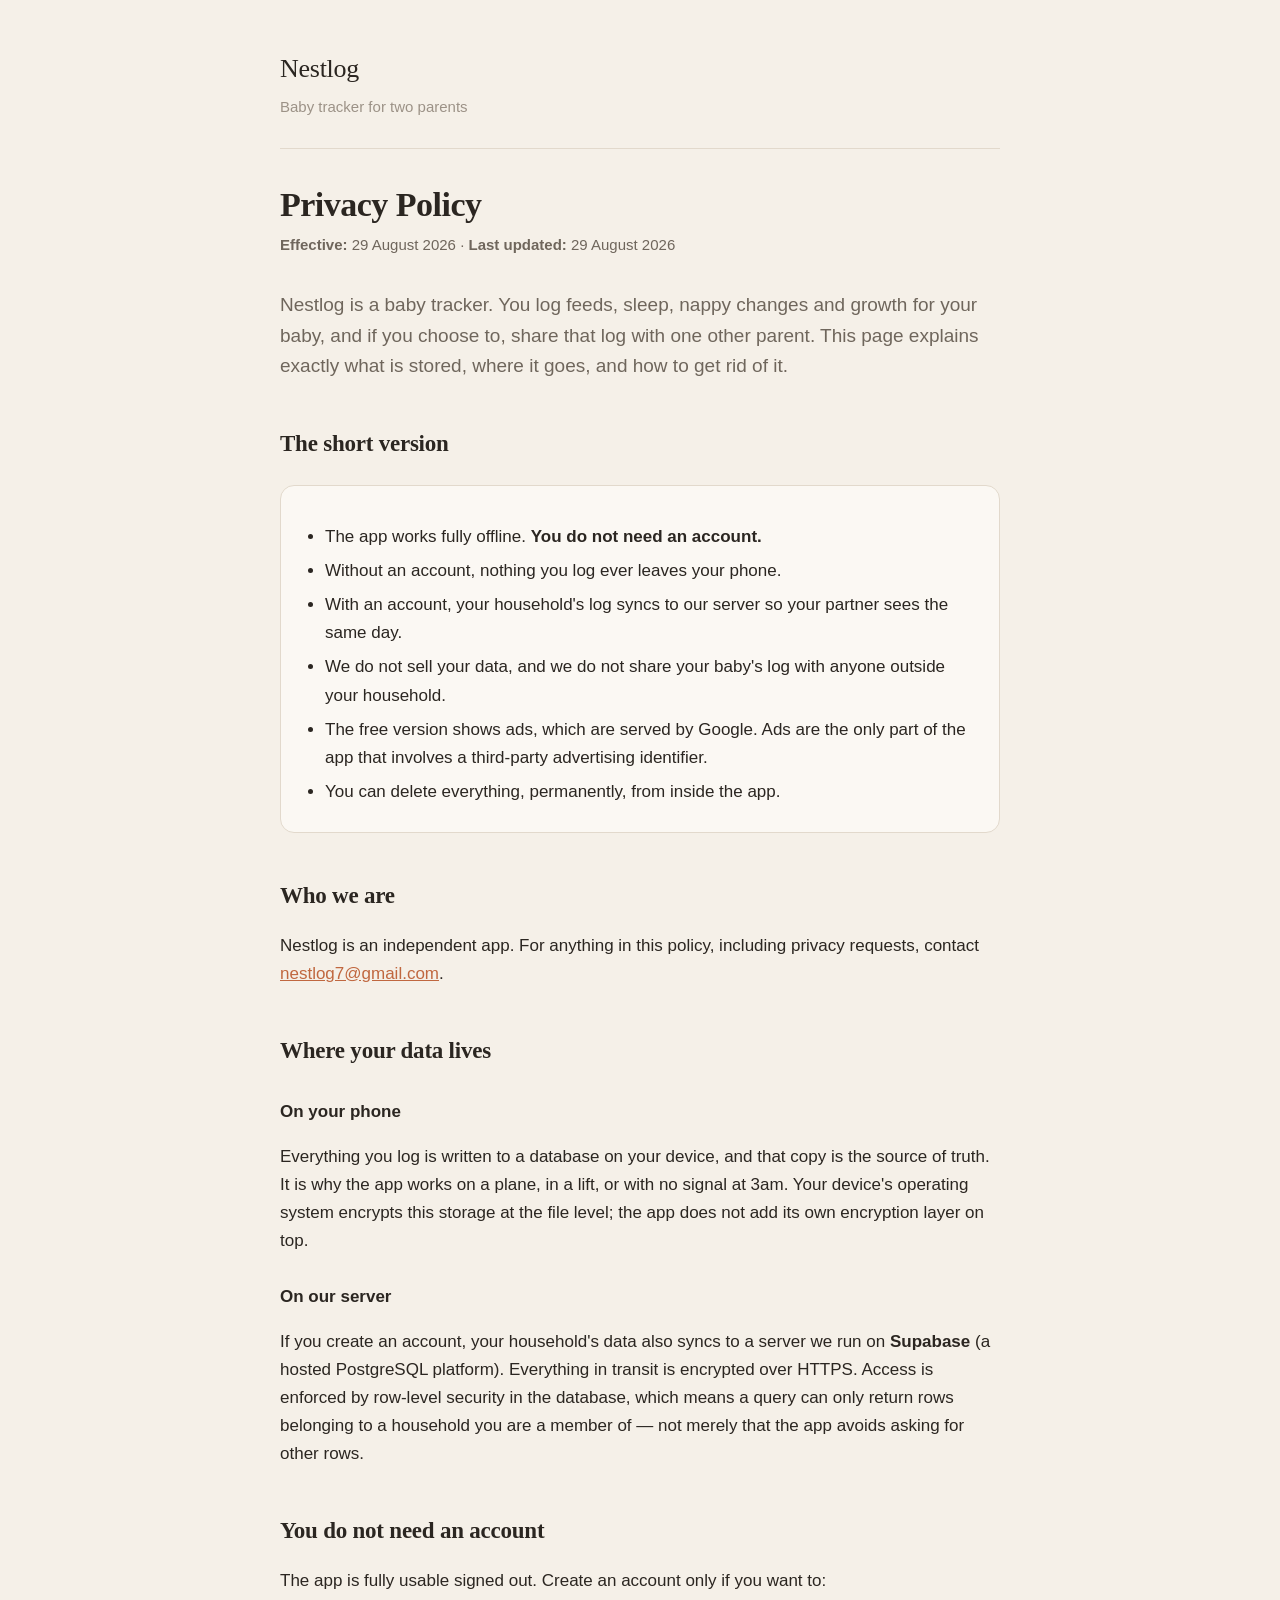
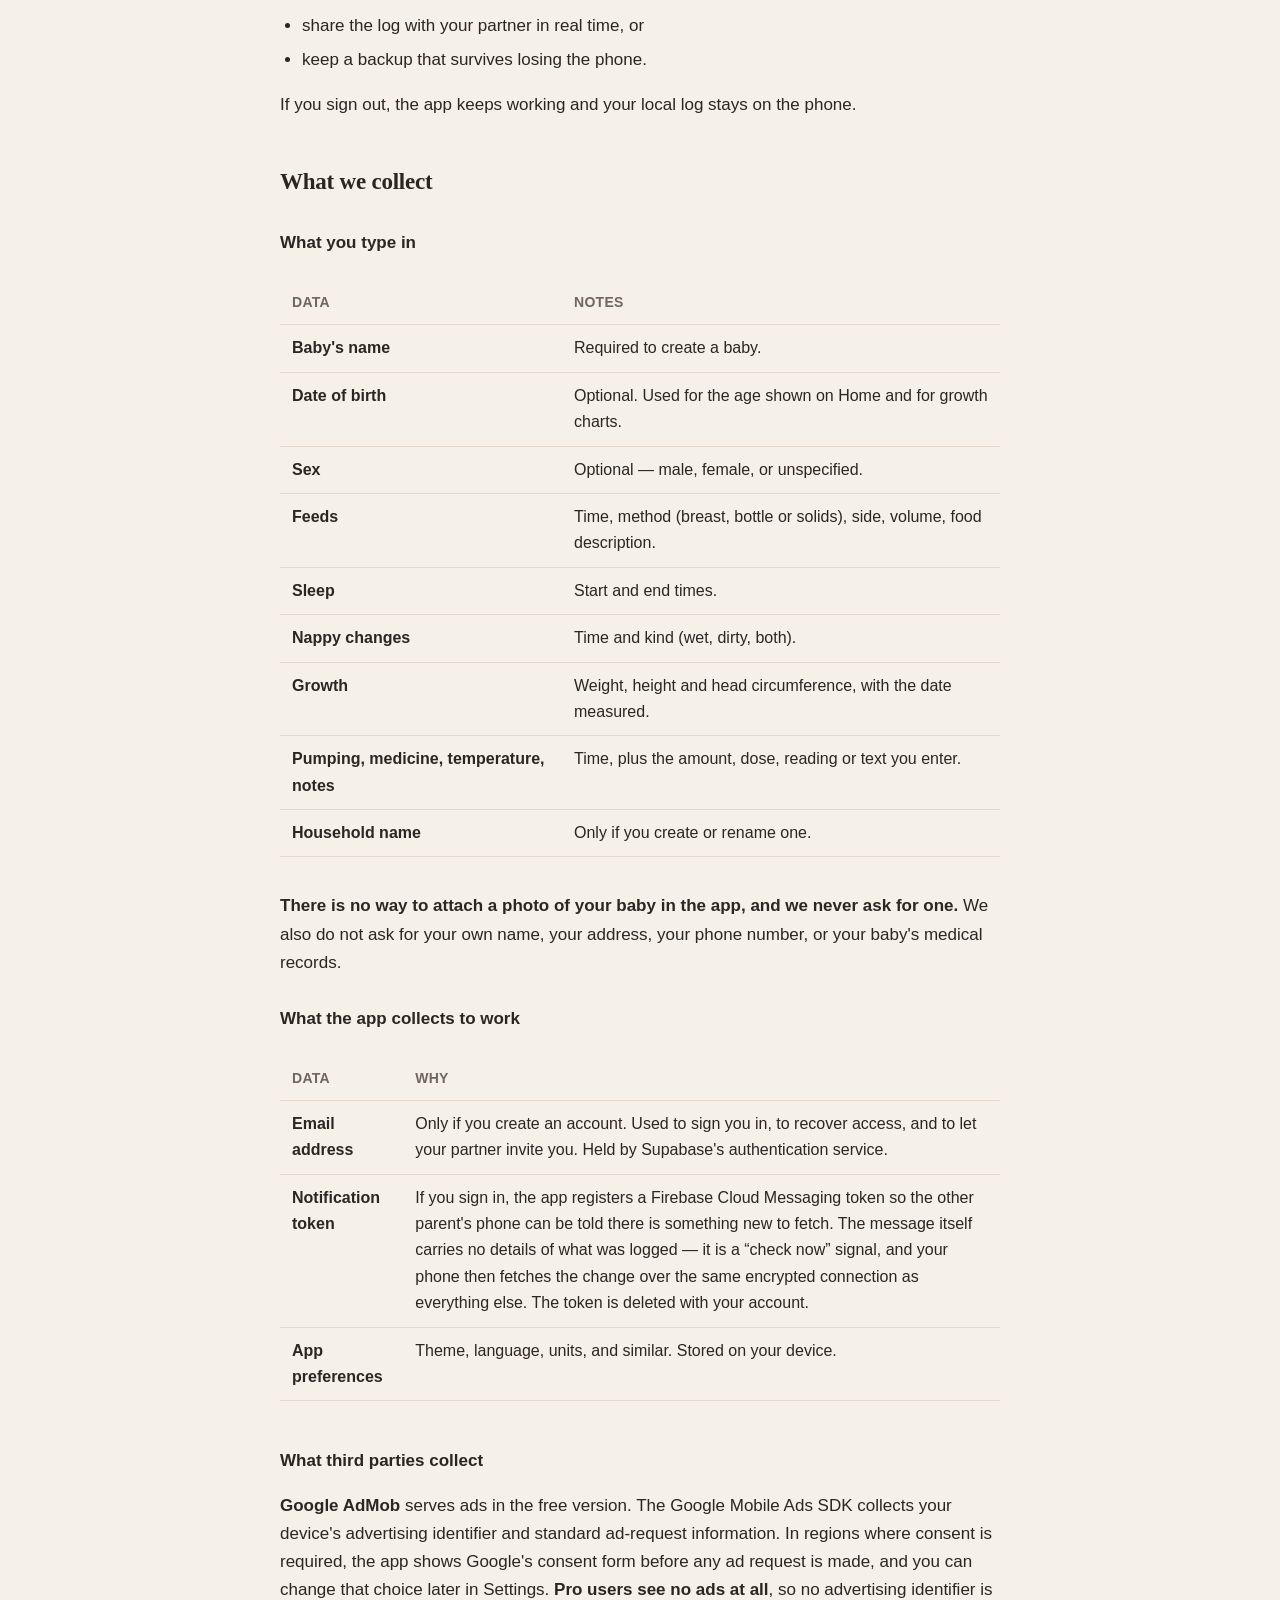
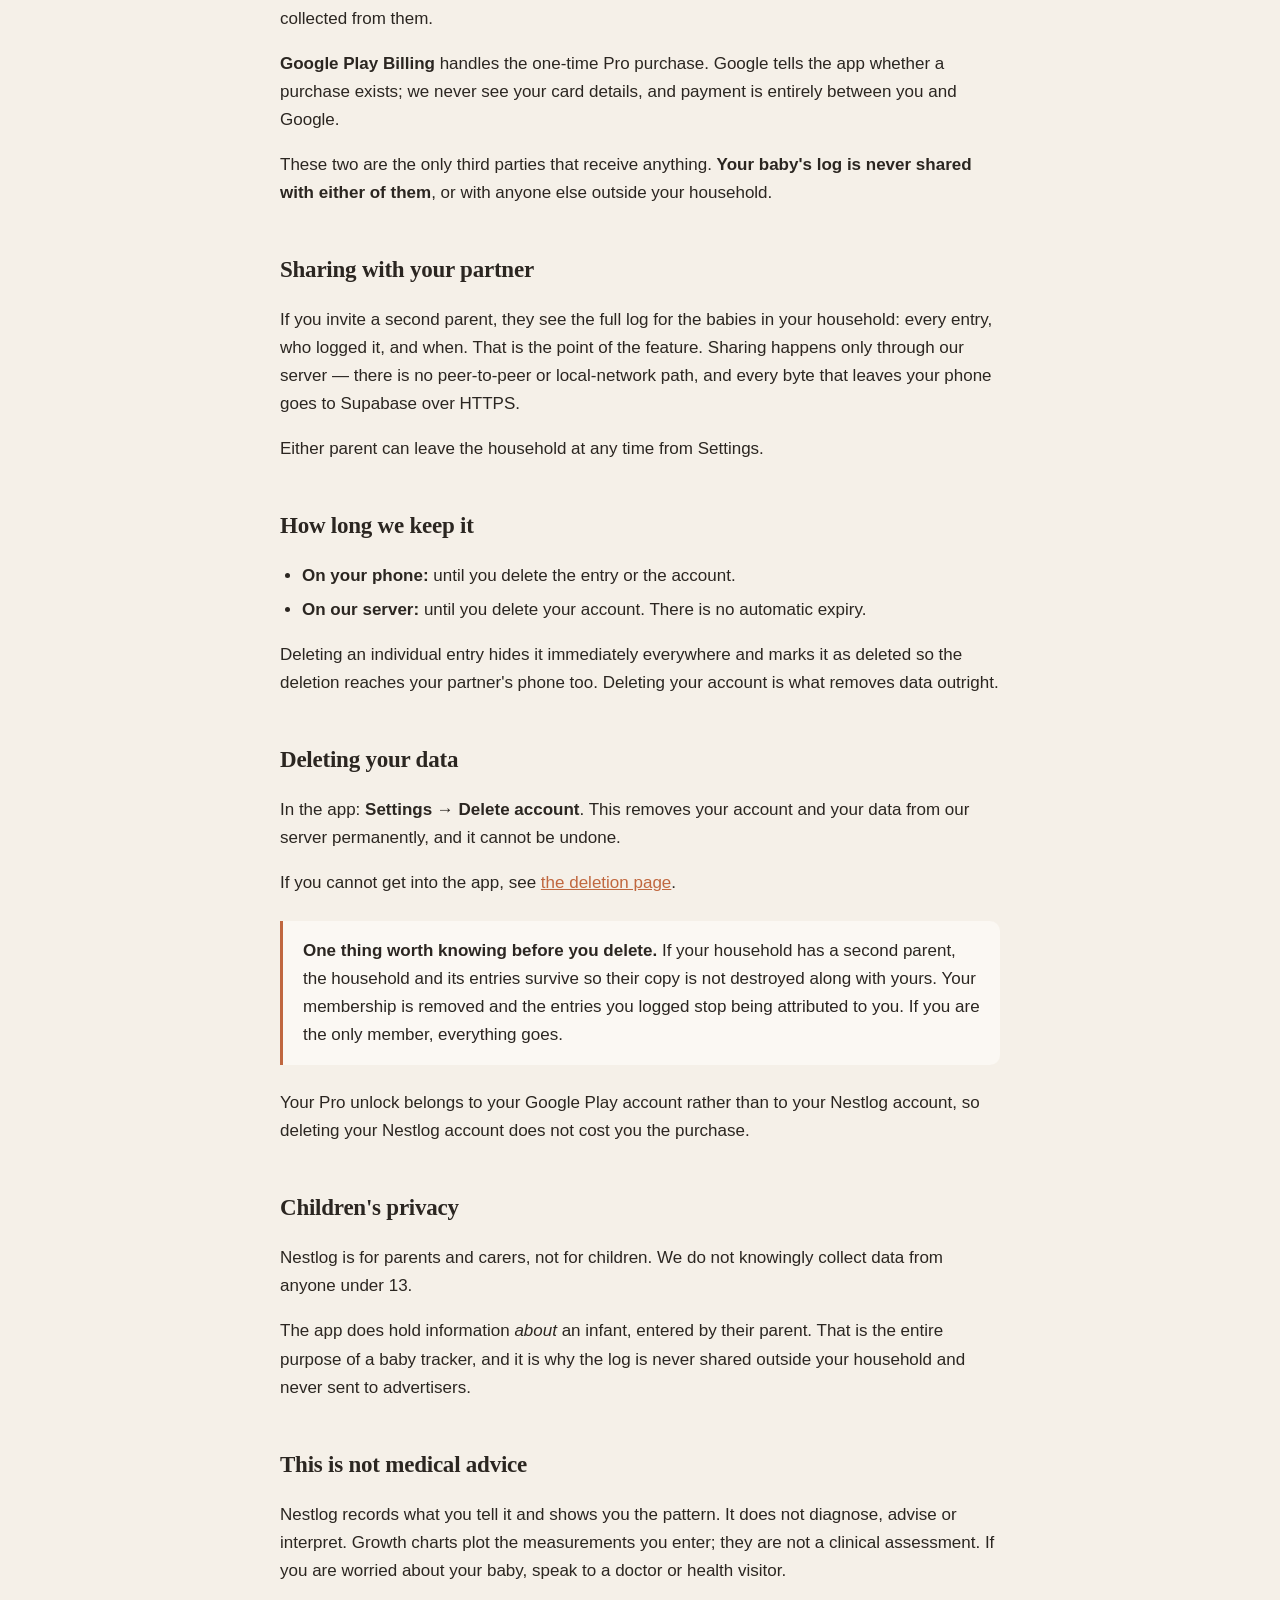
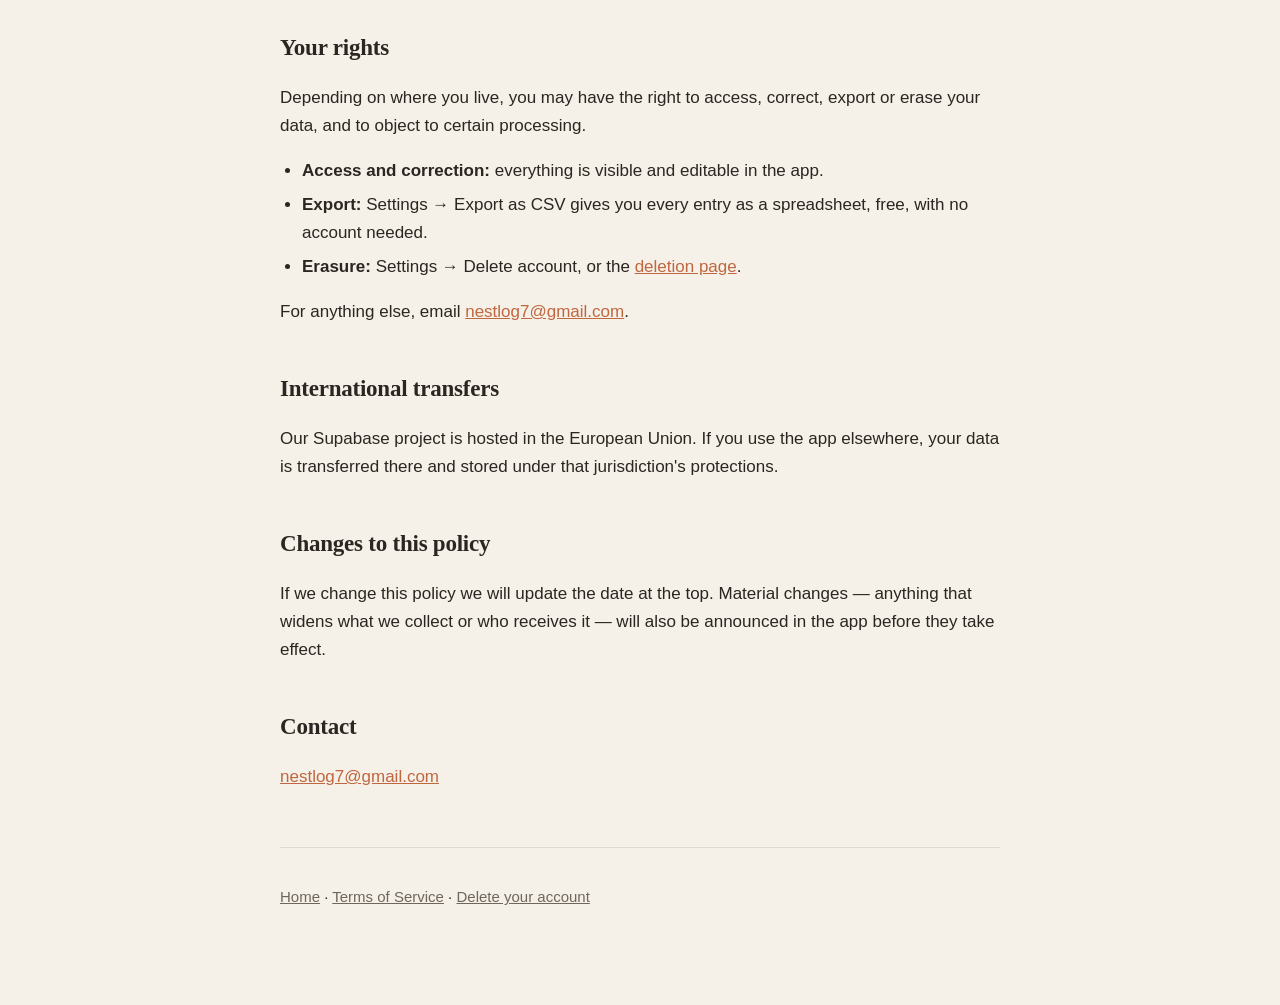
==== privacy.html @ 00dbd0c0 "add privacy policy, terms and account deletion pages Published for the Nestlog Play listing. Contact" ====
<!doctype html>
<html lang="en">
<head>
<meta charset="utf-8">
<meta name="viewport" content="width=device-width, initial-scale=1">
<title>Privacy Policy — Nestlog</title>
<link rel="stylesheet" href="style.css">
</head>
<body>
<div class="wrap">

<header class="site">
  <a class="brand" href="./">Nestlog</a>
  <div class="tag">Baby tracker for two parents</div>
</header>

<h1>Privacy Policy</h1>
<p class="dates"><strong>Effective:</strong> 29 August 2026 &middot; <strong>Last updated:</strong> 29 August 2026</p>

<p class="lede">Nestlog is a baby tracker. You log feeds, sleep, nappy changes and growth for your baby, and if you choose to, share that log with one other parent. This page explains exactly what is stored, where it goes, and how to get rid of it.</p>

<h2>The short version</h2>

<div class="card">
<ul>
  <li>The app works fully offline. <strong>You do not need an account.</strong></li>
  <li>Without an account, nothing you log ever leaves your phone.</li>
  <li>With an account, your household's log syncs to our server so your partner sees the same day.</li>
  <li>We do not sell your data, and we do not share your baby's log with anyone outside your household.</li>
  <li>The free version shows ads, which are served by Google. Ads are the only part of the app that involves a third-party advertising identifier.</li>
  <li>You can delete everything, permanently, from inside the app.</li>
</ul>
</div>

<h2>Who we are</h2>

<p>Nestlog is an independent app. For anything in this policy, including privacy requests, contact <a href="mailto:nestlog7@gmail.com">nestlog7@gmail.com</a>.</p>

<h2>Where your data lives</h2>

<h3>On your phone</h3>

<p>Everything you log is written to a database on your device, and that copy is the source of truth. It is why the app works on a plane, in a lift, or with no signal at 3am. Your device's operating system encrypts this storage at the file level; the app does not add its own encryption layer on top.</p>

<h3>On our server</h3>

<p>If you create an account, your household's data also syncs to a server we run on <strong>Supabase</strong> (a hosted PostgreSQL platform). Everything in transit is encrypted over HTTPS. Access is enforced by row-level security in the database, which means a query can only return rows belonging to a household you are a member of &mdash; not merely that the app avoids asking for other rows.</p>

<h2>You do not need an account</h2>

<p>The app is fully usable signed out. Create an account only if you want to:</p>

<ul>
  <li>share the log with your partner in real time, or</li>
  <li>keep a backup that survives losing the phone.</li>
</ul>

<p>If you sign out, the app keeps working and your local log stays on the phone.</p>

<h2>What we collect</h2>

<h3>What you type in</h3>

<div class="table-scroll">
<table>
  <tr><th>Data</th><th>Notes</th></tr>
  <tr><td><strong>Baby's name</strong></td><td>Required to create a baby.</td></tr>
  <tr><td><strong>Date of birth</strong></td><td>Optional. Used for the age shown on Home and for growth charts.</td></tr>
  <tr><td><strong>Sex</strong></td><td>Optional &mdash; male, female, or unspecified.</td></tr>
  <tr><td><strong>Feeds</strong></td><td>Time, method (breast, bottle or solids), side, volume, food description.</td></tr>
  <tr><td><strong>Sleep</strong></td><td>Start and end times.</td></tr>
  <tr><td><strong>Nappy changes</strong></td><td>Time and kind (wet, dirty, both).</td></tr>
  <tr><td><strong>Growth</strong></td><td>Weight, height and head circumference, with the date measured.</td></tr>
  <tr><td><strong>Pumping, medicine, temperature, notes</strong></td><td>Time, plus the amount, dose, reading or text you enter.</td></tr>
  <tr><td><strong>Household name</strong></td><td>Only if you create or rename one.</td></tr>
</table>
</div>

<p><strong>There is no way to attach a photo of your baby in the app, and we never ask for one.</strong> We also do not ask for your own name, your address, your phone number, or your baby's medical records.</p>

<h3>What the app collects to work</h3>

<div class="table-scroll">
<table>
  <tr><th>Data</th><th>Why</th></tr>
  <tr><td><strong>Email address</strong></td><td>Only if you create an account. Used to sign you in, to recover access, and to let your partner invite you. Held by Supabase's authentication service.</td></tr>
  <tr><td><strong>Notification token</strong></td><td>If you sign in, the app registers a Firebase Cloud Messaging token so the other parent's phone can be told there is something new to fetch. The message itself carries no details of what was logged &mdash; it is a &ldquo;check now&rdquo; signal, and your phone then fetches the change over the same encrypted connection as everything else. The token is deleted with your account.</td></tr>
  <tr><td><strong>App preferences</strong></td><td>Theme, language, units, and similar. Stored on your device.</td></tr>
</table>
</div>

<h3>What third parties collect</h3>

<p><strong>Google AdMob</strong> serves ads in the free version. The Google Mobile Ads SDK collects your device's advertising identifier and standard ad-request information. In regions where consent is required, the app shows Google's consent form before any ad request is made, and you can change that choice later in Settings. <strong>Pro users see no ads at all</strong>, so no advertising identifier is collected from them.</p>

<p><strong>Google Play Billing</strong> handles the one-time Pro purchase. Google tells the app whether a purchase exists; we never see your card details, and payment is entirely between you and Google.</p>

<p>These two are the only third parties that receive anything. <strong>Your baby's log is never shared with either of them</strong>, or with anyone else outside your household.</p>

<h2>Sharing with your partner</h2>

<p>If you invite a second parent, they see the full log for the babies in your household: every entry, who logged it, and when. That is the point of the feature. Sharing happens only through our server &mdash; there is no peer-to-peer or local-network path, and every byte that leaves your phone goes to Supabase over HTTPS.</p>

<p>Either parent can leave the household at any time from Settings.</p>

<h2>How long we keep it</h2>

<ul>
  <li><strong>On your phone:</strong> until you delete the entry or the account.</li>
  <li><strong>On our server:</strong> until you delete your account. There is no automatic expiry.</li>
</ul>

<p>Deleting an individual entry hides it immediately everywhere and marks it as deleted so the deletion reaches your partner's phone too. Deleting your account is what removes data outright.</p>

<h2>Deleting your data</h2>

<p>In the app: <strong>Settings &rarr; Delete account</strong>. This removes your account and your data from our server permanently, and it cannot be undone.</p>

<p>If you cannot get into the app, see <a href="delete-account.html">the deletion page</a>.</p>

<div class="callout">
<p><strong>One thing worth knowing before you delete.</strong> If your household has a second parent, the household and its entries survive so their copy is not destroyed along with yours. Your membership is removed and the entries you logged stop being attributed to you. If you are the only member, everything goes.</p>
</div>

<p>Your Pro unlock belongs to your Google Play account rather than to your Nestlog account, so deleting your Nestlog account does not cost you the purchase.</p>

<h2>Children's privacy</h2>

<p>Nestlog is for parents and carers, not for children. We do not knowingly collect data from anyone under 13.</p>

<p>The app does hold information <em>about</em> an infant, entered by their parent. That is the entire purpose of a baby tracker, and it is why the log is never shared outside your household and never sent to advertisers.</p>

<h2>This is not medical advice</h2>

<p>Nestlog records what you tell it and shows you the pattern. It does not diagnose, advise or interpret. Growth charts plot the measurements you enter; they are not a clinical assessment. If you are worried about your baby, speak to a doctor or health visitor.</p>

<h2>Your rights</h2>

<p>Depending on where you live, you may have the right to access, correct, export or erase your data, and to object to certain processing.</p>

<ul>
  <li><strong>Access and correction:</strong> everything is visible and editable in the app.</li>
  <li><strong>Export:</strong> Settings &rarr; Export as CSV gives you every entry as a spreadsheet, free, with no account needed.</li>
  <li><strong>Erasure:</strong> Settings &rarr; Delete account, or the <a href="delete-account.html">deletion page</a>.</li>
</ul>

<p>For anything else, email <a href="mailto:nestlog7@gmail.com">nestlog7@gmail.com</a>.</p>

<h2>International transfers</h2>

<p>Our Supabase project is hosted in the European Union. If you use the app elsewhere, your data is transferred there and stored under that jurisdiction's protections.</p>

<h2>Changes to this policy</h2>

<p>If we change this policy we will update the date at the top. Material changes &mdash; anything that widens what we collect or who receives it &mdash; will also be announced in the app before they take effect.</p>

<h2>Contact</h2>

<p><a href="mailto:nestlog7@gmail.com">nestlog7@gmail.com</a></p>

<footer class="site">
  <p><a href="./">Home</a> &middot; <a href="terms.html">Terms of Service</a> &middot; <a href="delete-account.html">Delete your account</a></p>
</footer>

</div>
</body>
</html>
---- style.css ----
/* Nestlog legal pages.
   Palette follows the app: paper ground, amber accent, ink text. */

:root {
  --paper: #f5f0e8;
  --card: #fbf8f3;
  --ink: #2b2621;
  --muted: #6f665c;
  --faint: #9c9287;
  --amber: #c0673f;
  --hairline: #e2d9cc;
  --sleep: #5c6b8a;
}

@media (prefers-color-scheme: dark) {
  :root {
    --paper: #14110e;
    --card: #1c1815;
    --ink: #ece3d6;
    --muted: #a89b8b;
    --faint: #7d7264;
    --amber: #d98a5e;
    --hairline: #2e2822;
    --sleep: #8fa0c0;
  }
}

* { box-sizing: border-box; }

body {
  margin: 0;
  padding: 0 20px 80px;
  background: var(--paper);
  color: var(--ink);
  font: 17px/1.65 -apple-system, BlinkMacSystemFont, "Segoe UI", Roboto, Helvetica, Arial, sans-serif;
  -webkit-text-size-adjust: 100%;
}

.wrap { max-width: 720px; margin: 0 auto; }

header.site {
  padding: 48px 0 28px;
  border-bottom: 1px solid var(--hairline);
  margin-bottom: 36px;
}

header.site a.brand {
  font-family: Georgia, "Times New Roman", serif;
  font-size: 26px;
  color: var(--ink);
  text-decoration: none;
  letter-spacing: -0.01em;
}

header.site .tag { color: var(--faint); font-size: 15px; margin-top: 4px; }

h1 {
  font-family: Georgia, "Times New Roman", serif;
  font-size: 34px;
  line-height: 1.2;
  letter-spacing: -0.015em;
  margin: 0 0 8px;
}

h2 {
  font-family: Georgia, "Times New Roman", serif;
  font-size: 23px;
  margin: 44px 0 10px;
  letter-spacing: -0.01em;
}

h3 { font-size: 17px; margin: 28px 0 6px; }

p, li { color: var(--ink); }
li { margin-bottom: 6px; }
ul { padding-left: 22px; }

a { color: var(--amber); }
a:hover { text-decoration: none; }

.dates {
  color: var(--muted);
  font-size: 15px;
  margin: 0 0 32px;
}

.lede {
  font-size: 19px;
  line-height: 1.6;
  color: var(--muted);
  margin: 0 0 28px;
}

.card {
  background: var(--card);
  border: 1px solid var(--hairline);
  border-radius: 14px;
  padding: 20px 22px;
  margin: 22px 0;
}

.card h3 { margin-top: 0; }
.card p:last-child, .card ul:last-child { margin-bottom: 0; }

.callout {
  border-left: 3px solid var(--amber);
  background: var(--card);
  border-radius: 0 10px 10px 0;
  padding: 16px 20px;
  margin: 24px 0;
}

.callout p:first-child { margin-top: 0; }
.callout p:last-child { margin-bottom: 0; }

table {
  width: 100%;
  border-collapse: collapse;
  margin: 18px 0;
  font-size: 16px;
}

th, td {
  text-align: left;
  padding: 10px 12px;
  border-bottom: 1px solid var(--hairline);
  vertical-align: top;
}

th { color: var(--muted); font-weight: 600; font-size: 14px; letter-spacing: 0.02em; text-transform: uppercase; }

.table-scroll { overflow-x: auto; }

.nav-cards { display: grid; gap: 14px; margin: 28px 0; }

a.nav-card {
  display: block;
  background: var(--card);
  border: 1px solid var(--hairline);
  border-radius: 14px;
  padding: 18px 20px;
  text-decoration: none;
  color: var(--ink);
}

a.nav-card:hover { border-color: var(--amber); }
a.nav-card strong { display: block; font-size: 18px; margin-bottom: 3px; }
a.nav-card span { color: var(--muted); font-size: 15px; }

footer.site {
  margin-top: 56px;
  padding-top: 22px;
  border-top: 1px solid var(--hairline);
  color: var(--faint);
  font-size: 15px;
}

footer.site a { color: var(--muted); }

code {
  background: var(--card);
  border: 1px solid var(--hairline);
  border-radius: 5px;
  padding: 1px 6px;
  font-size: 15px;
}

@media (max-width: 520px) {
  body { font-size: 16px; }
  h1 { font-size: 28px; }
  h2 { font-size: 21px; }
}
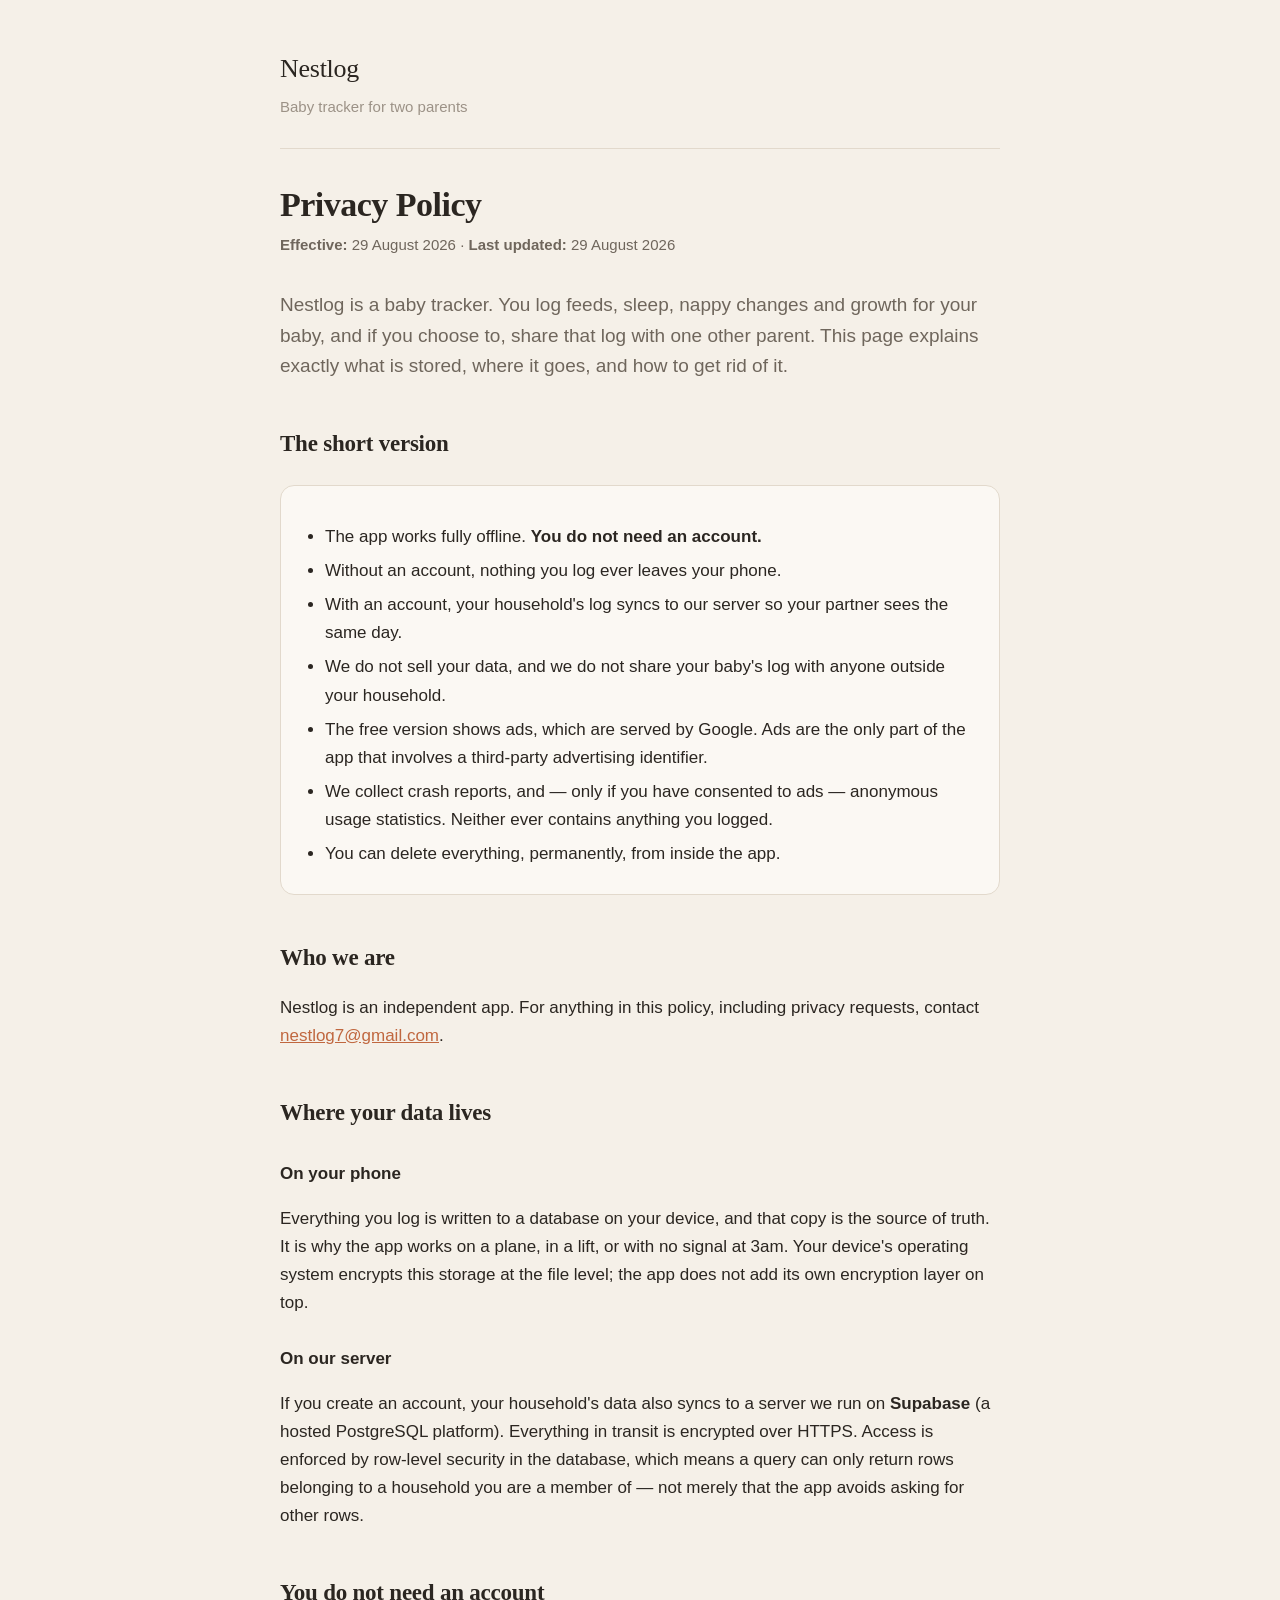
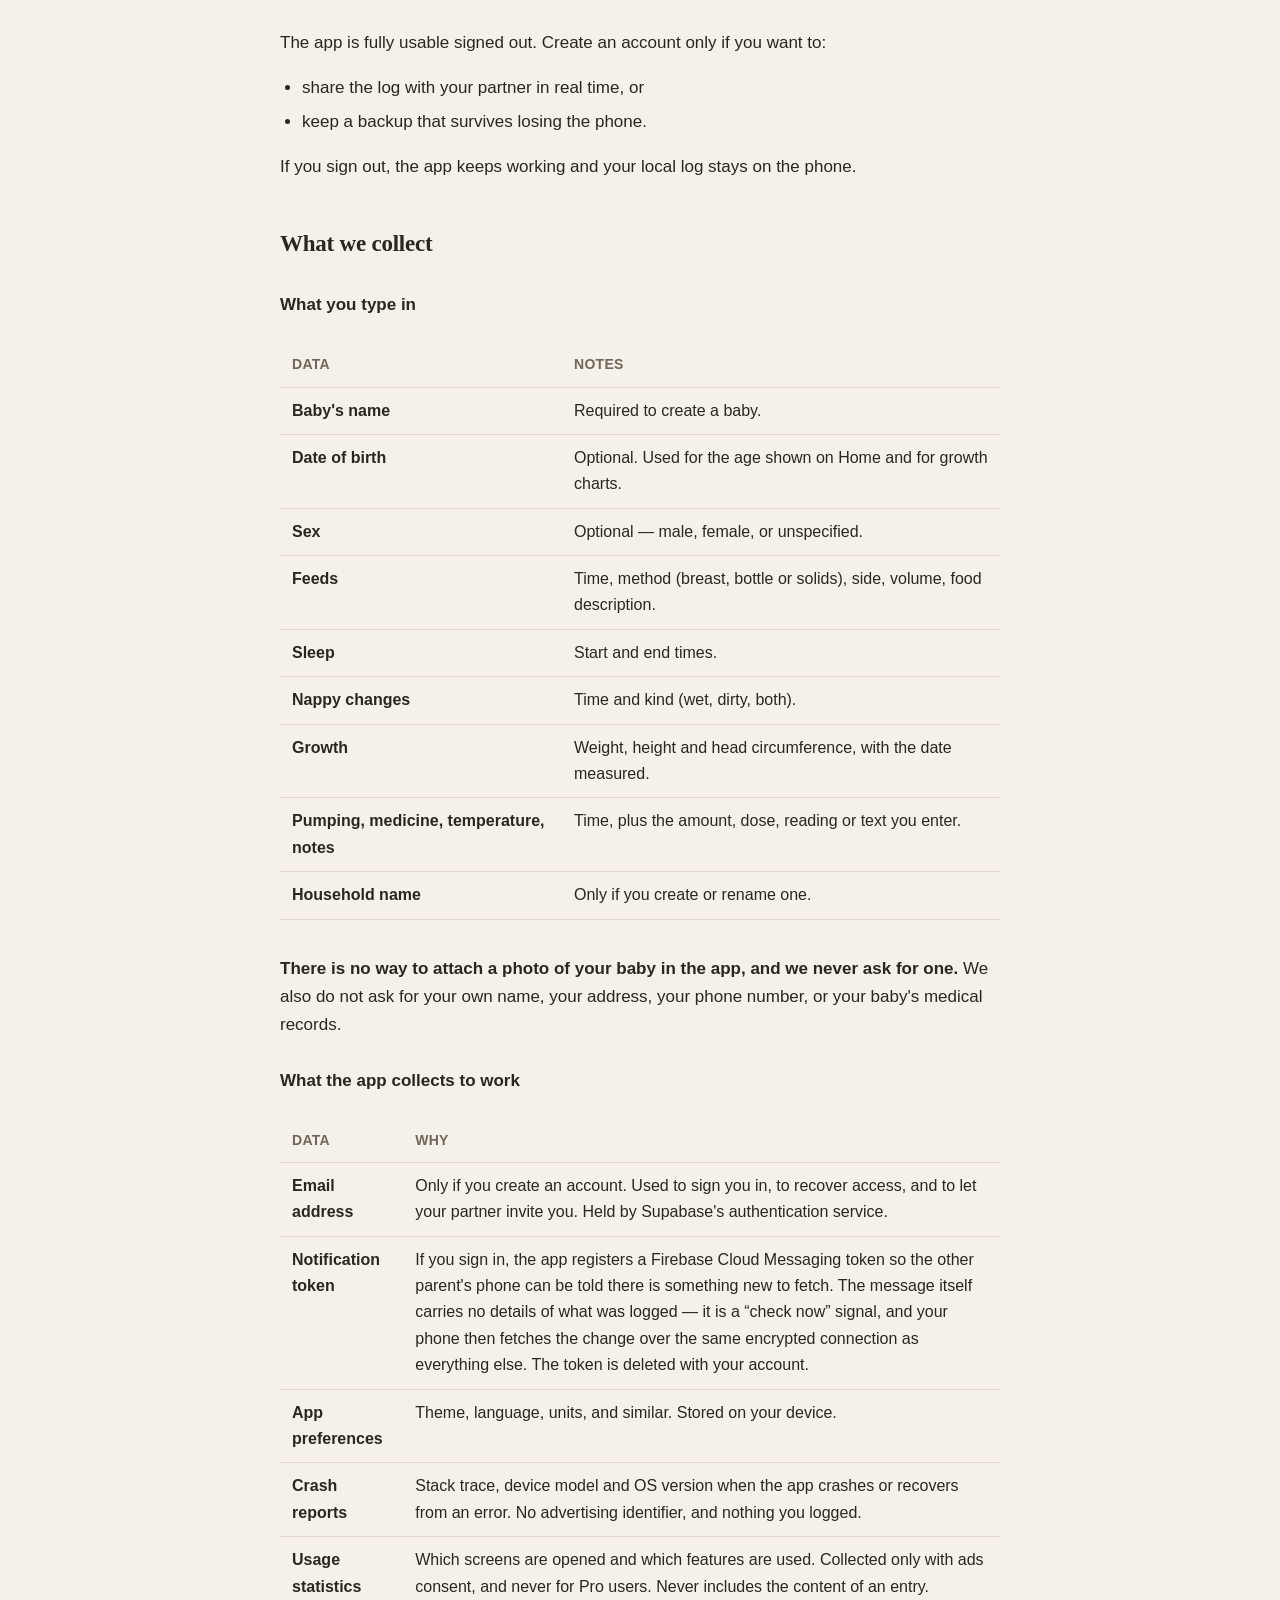
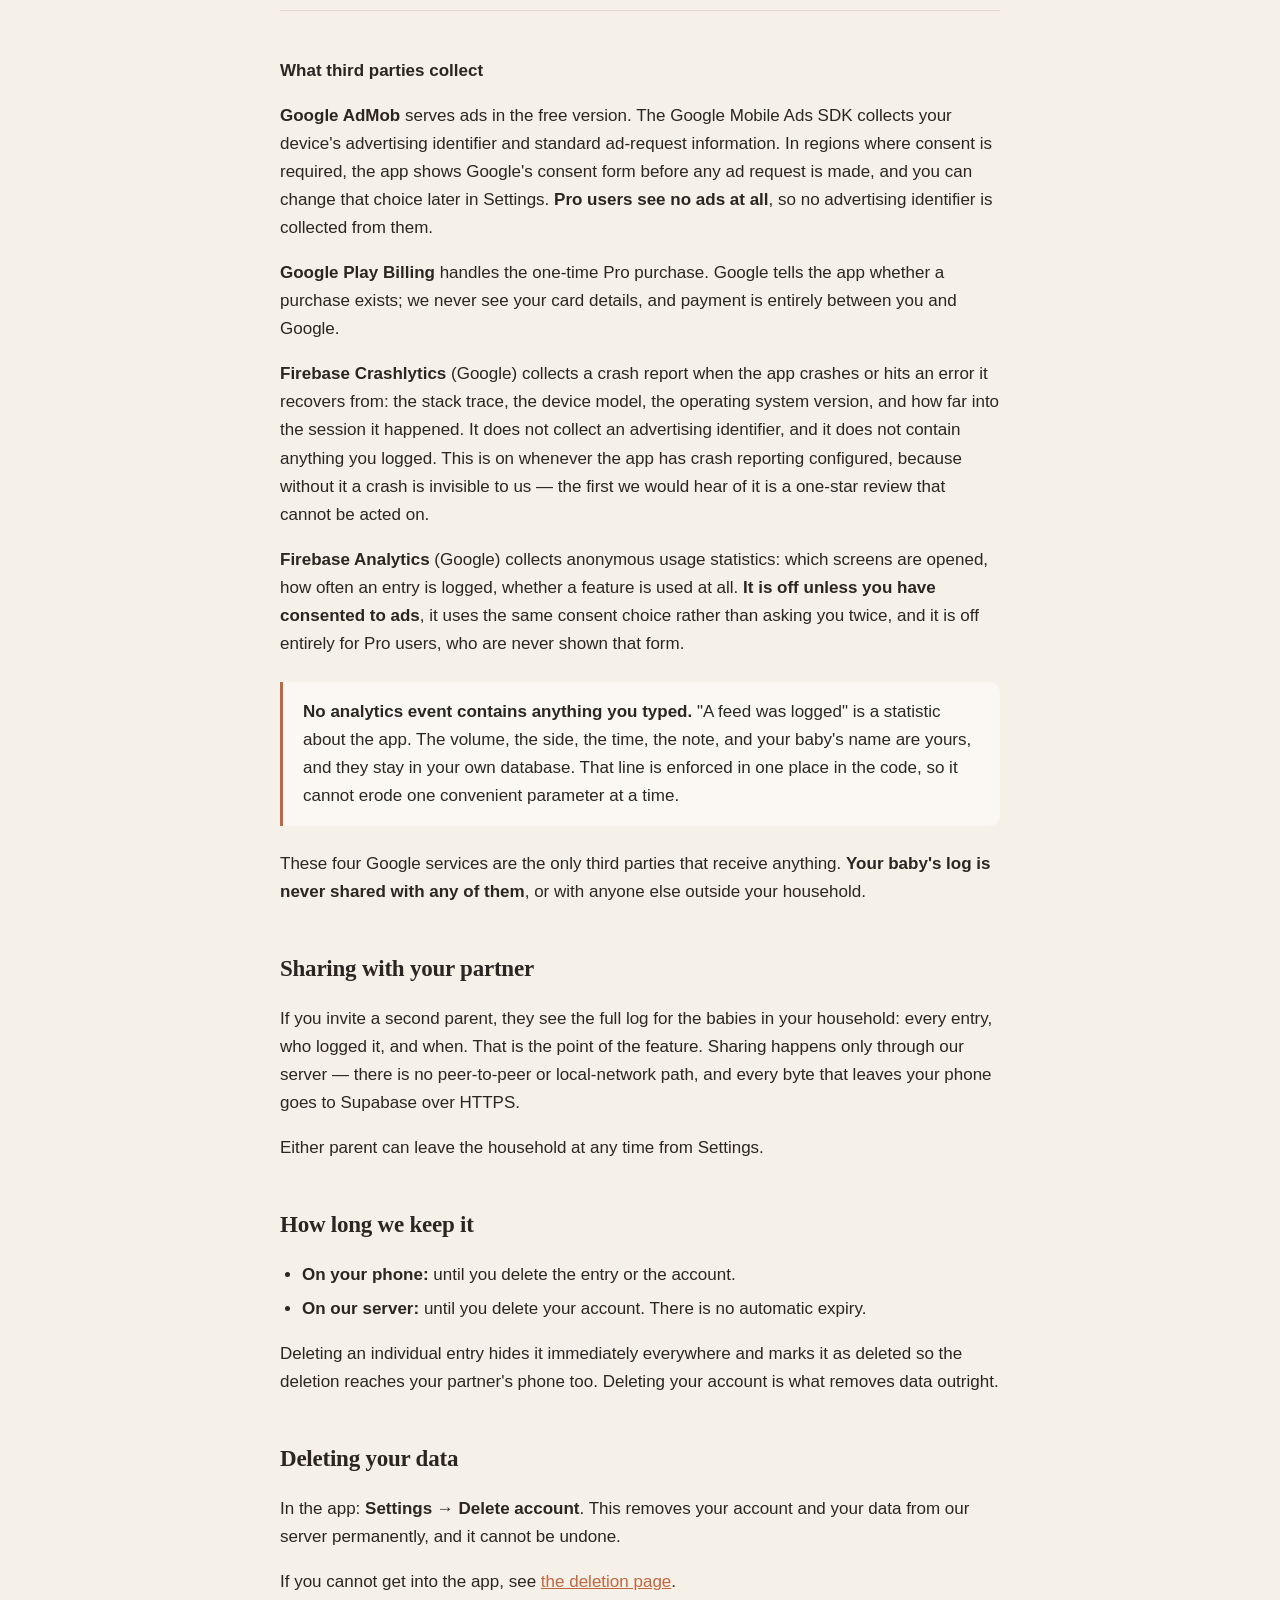
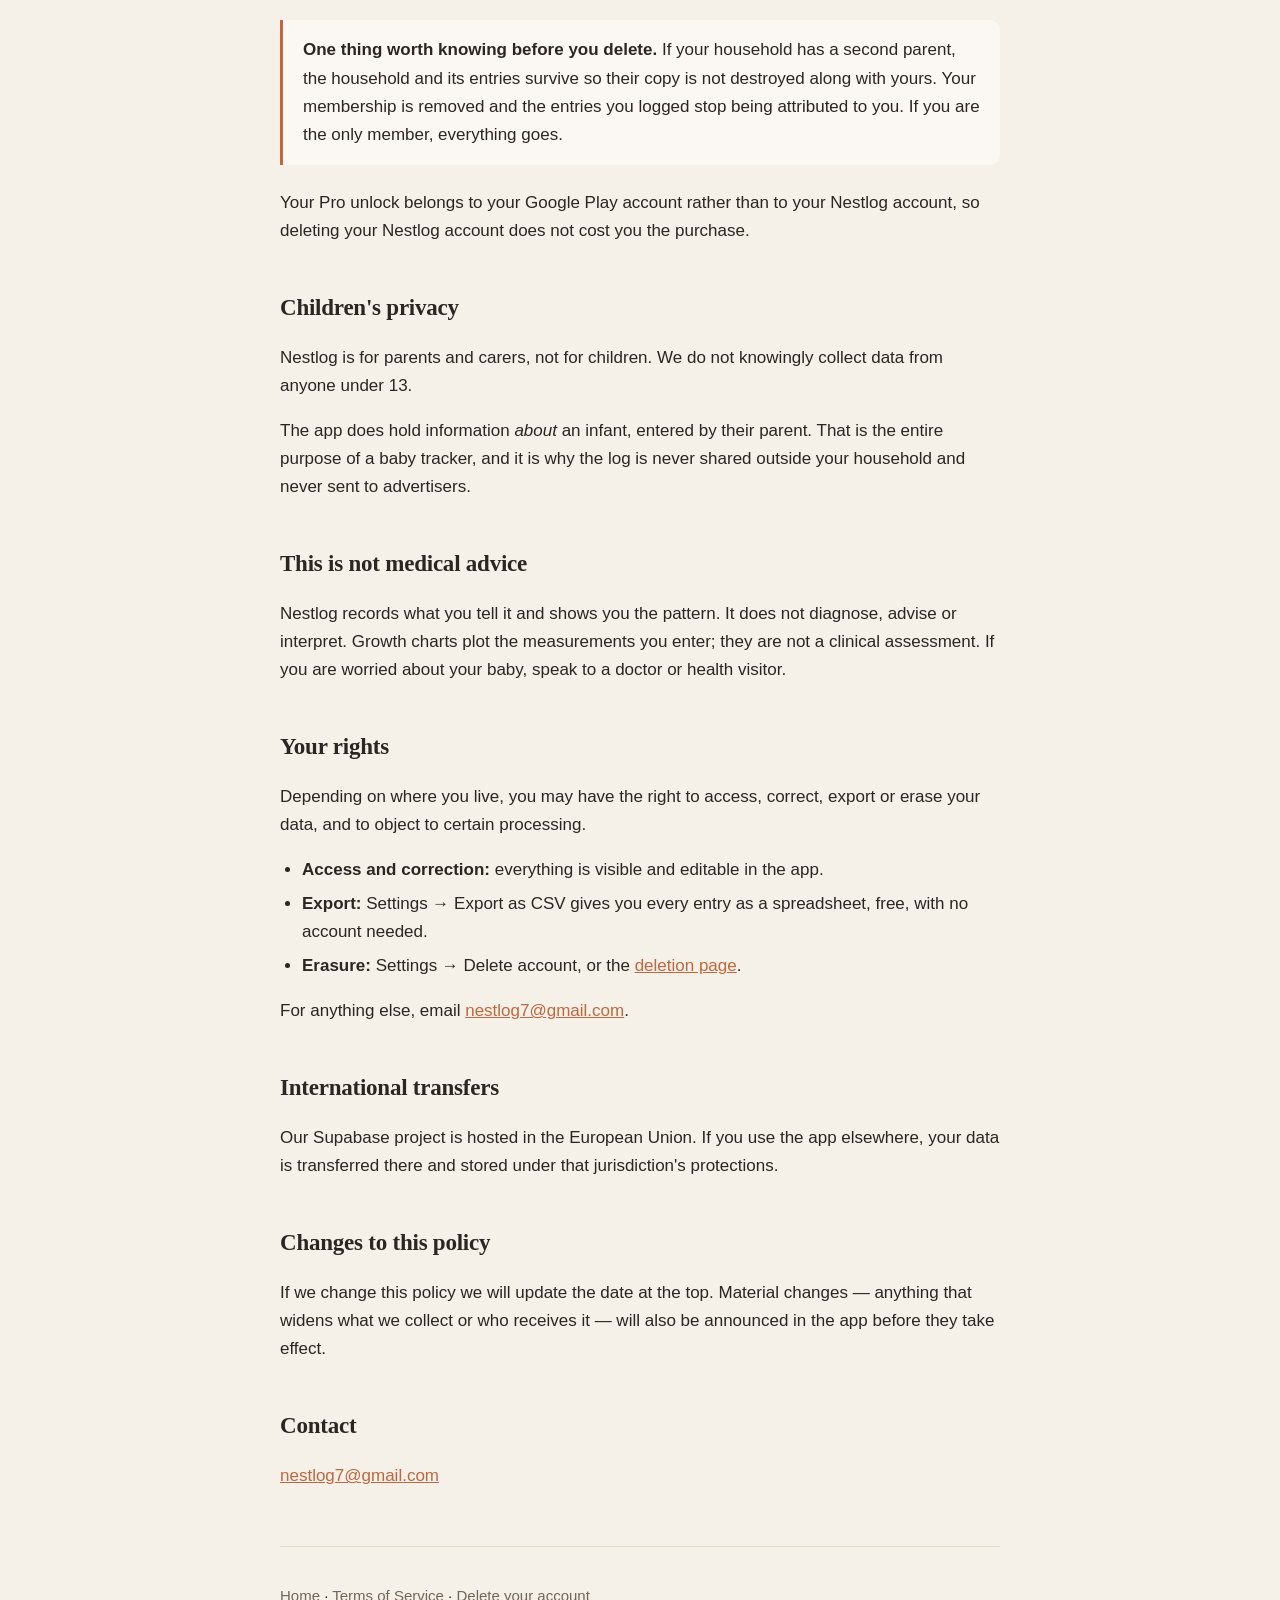
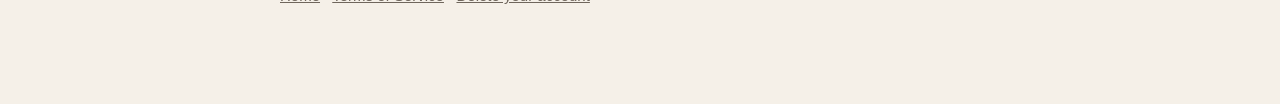
==== commit 8fd75176: "disclose Firebase Analytics and Crashlytics Both were added to the app on the same day these pages w" ====
--- a/privacy.html
+++ b/privacy.html
@@ -28,6 +28,7 @@
   <li>With an account, your household's log syncs to our server so your partner sees the same day.</li>
   <li>We do not sell your data, and we do not share your baby's log with anyone outside your household.</li>
   <li>The free version shows ads, which are served by Google. Ads are the only part of the app that involves a third-party advertising identifier.</li>
+  <li>We collect crash reports, and — only if you have consented to ads — anonymous usage statistics. Neither ever contains anything you logged.</li>
   <li>You can delete everything, permanently, from inside the app.</li>
 </ul>
 </div>
@@ -86,6 +87,8 @@
   <tr><td><strong>Email address</strong></td><td>Only if you create an account. Used to sign you in, to recover access, and to let your partner invite you. Held by Supabase's authentication service.</td></tr>
   <tr><td><strong>Notification token</strong></td><td>If you sign in, the app registers a Firebase Cloud Messaging token so the other parent's phone can be told there is something new to fetch. The message itself carries no details of what was logged &mdash; it is a &ldquo;check now&rdquo; signal, and your phone then fetches the change over the same encrypted connection as everything else. The token is deleted with your account.</td></tr>
   <tr><td><strong>App preferences</strong></td><td>Theme, language, units, and similar. Stored on your device.</td></tr>
+  <tr><td><strong>Crash reports</strong></td><td>Stack trace, device model and OS version when the app crashes or recovers from an error. No advertising identifier, and nothing you logged.</td></tr>
+  <tr><td><strong>Usage statistics</strong></td><td>Which screens are opened and which features are used. Collected only with ads consent, and never for Pro users. Never includes the content of an entry.</td></tr>
 </table>
 </div>
 
@@ -95,7 +98,15 @@
 
 <p><strong>Google Play Billing</strong> handles the one-time Pro purchase. Google tells the app whether a purchase exists; we never see your card details, and payment is entirely between you and Google.</p>
 
-<p>These two are the only third parties that receive anything. <strong>Your baby's log is never shared with either of them</strong>, or with anyone else outside your household.</p>
+<p><strong>Firebase Crashlytics</strong> (Google) collects a crash report when the app crashes or hits an error it recovers from: the stack trace, the device model, the operating system version, and how far into the session it happened. It does not collect an advertising identifier, and it does not contain anything you logged. This is on whenever the app has crash reporting configured, because without it a crash is invisible to us &mdash; the first we would hear of it is a one-star review that cannot be acted on.</p>
+
+<p><strong>Firebase Analytics</strong> (Google) collects anonymous usage statistics: which screens are opened, how often an entry is logged, whether a feature is used at all. <strong>It is off unless you have consented to ads</strong>, it uses the same consent choice rather than asking you twice, and it is off entirely for Pro users, who are never shown that form.</p>
+
+<div class="callout">
+<p><strong>No analytics event contains anything you typed.</strong> "A feed was logged" is a statistic about the app. The volume, the side, the time, the note, and your baby's name are yours, and they stay in your own database. That line is enforced in one place in the code, so it cannot erode one convenient parameter at a time.</p>
+</div>
+
+<p>These four Google services are the only third parties that receive anything. <strong>Your baby's log is never shared with any of them</strong>, or with anyone else outside your household.</p>
 
 <h2>Sharing with your partner</h2>
 
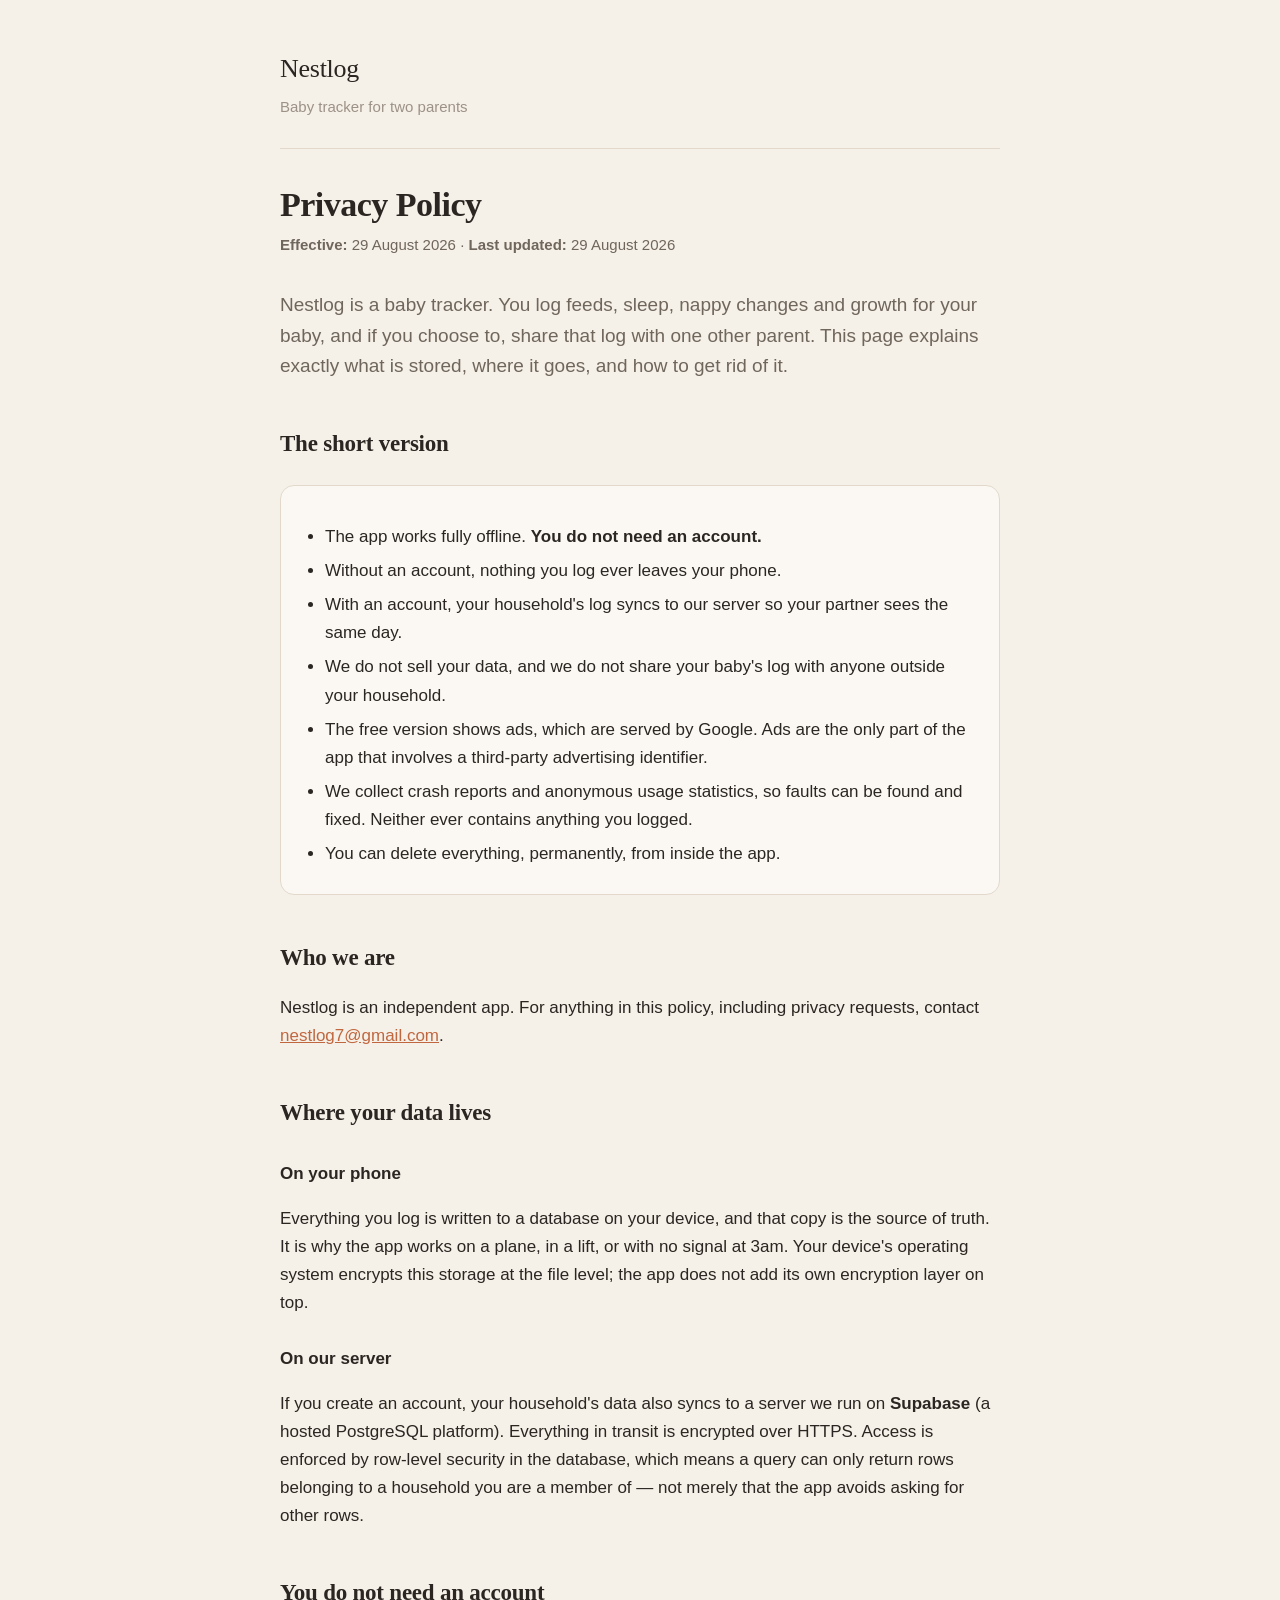
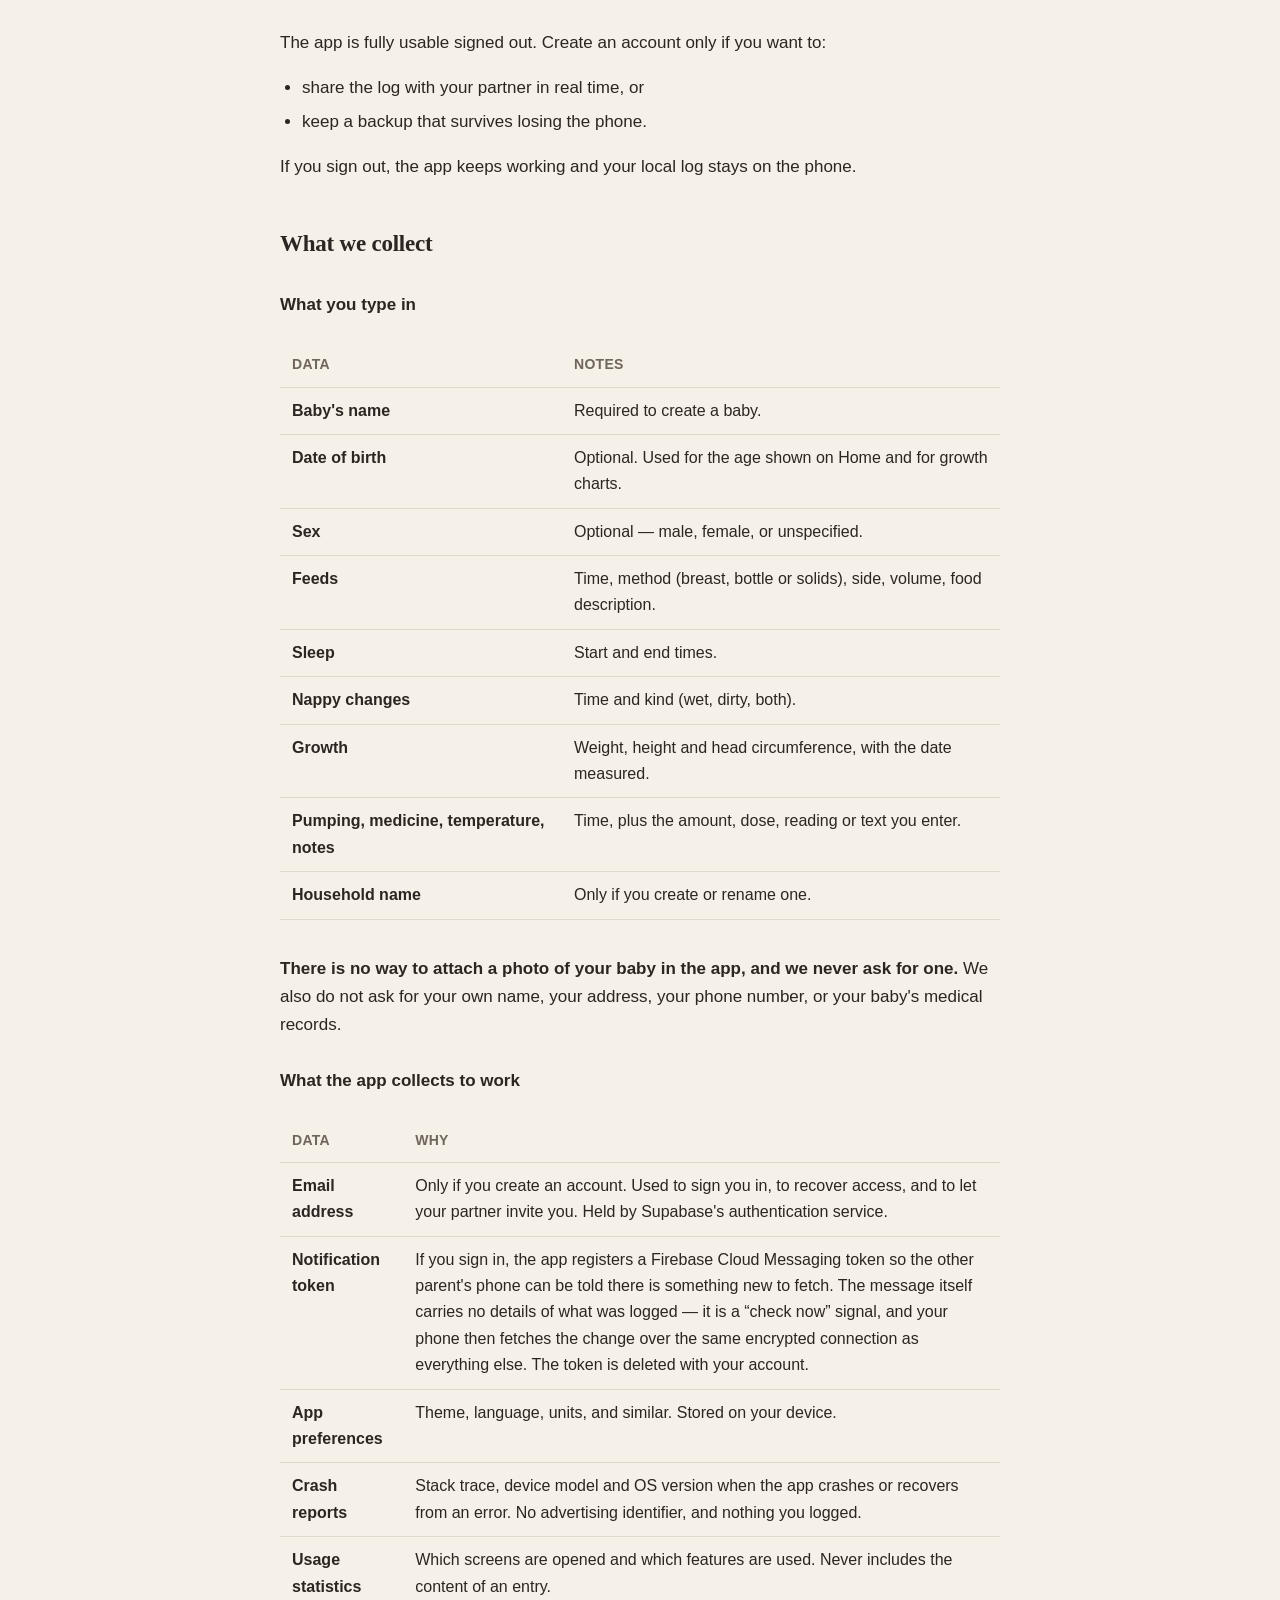
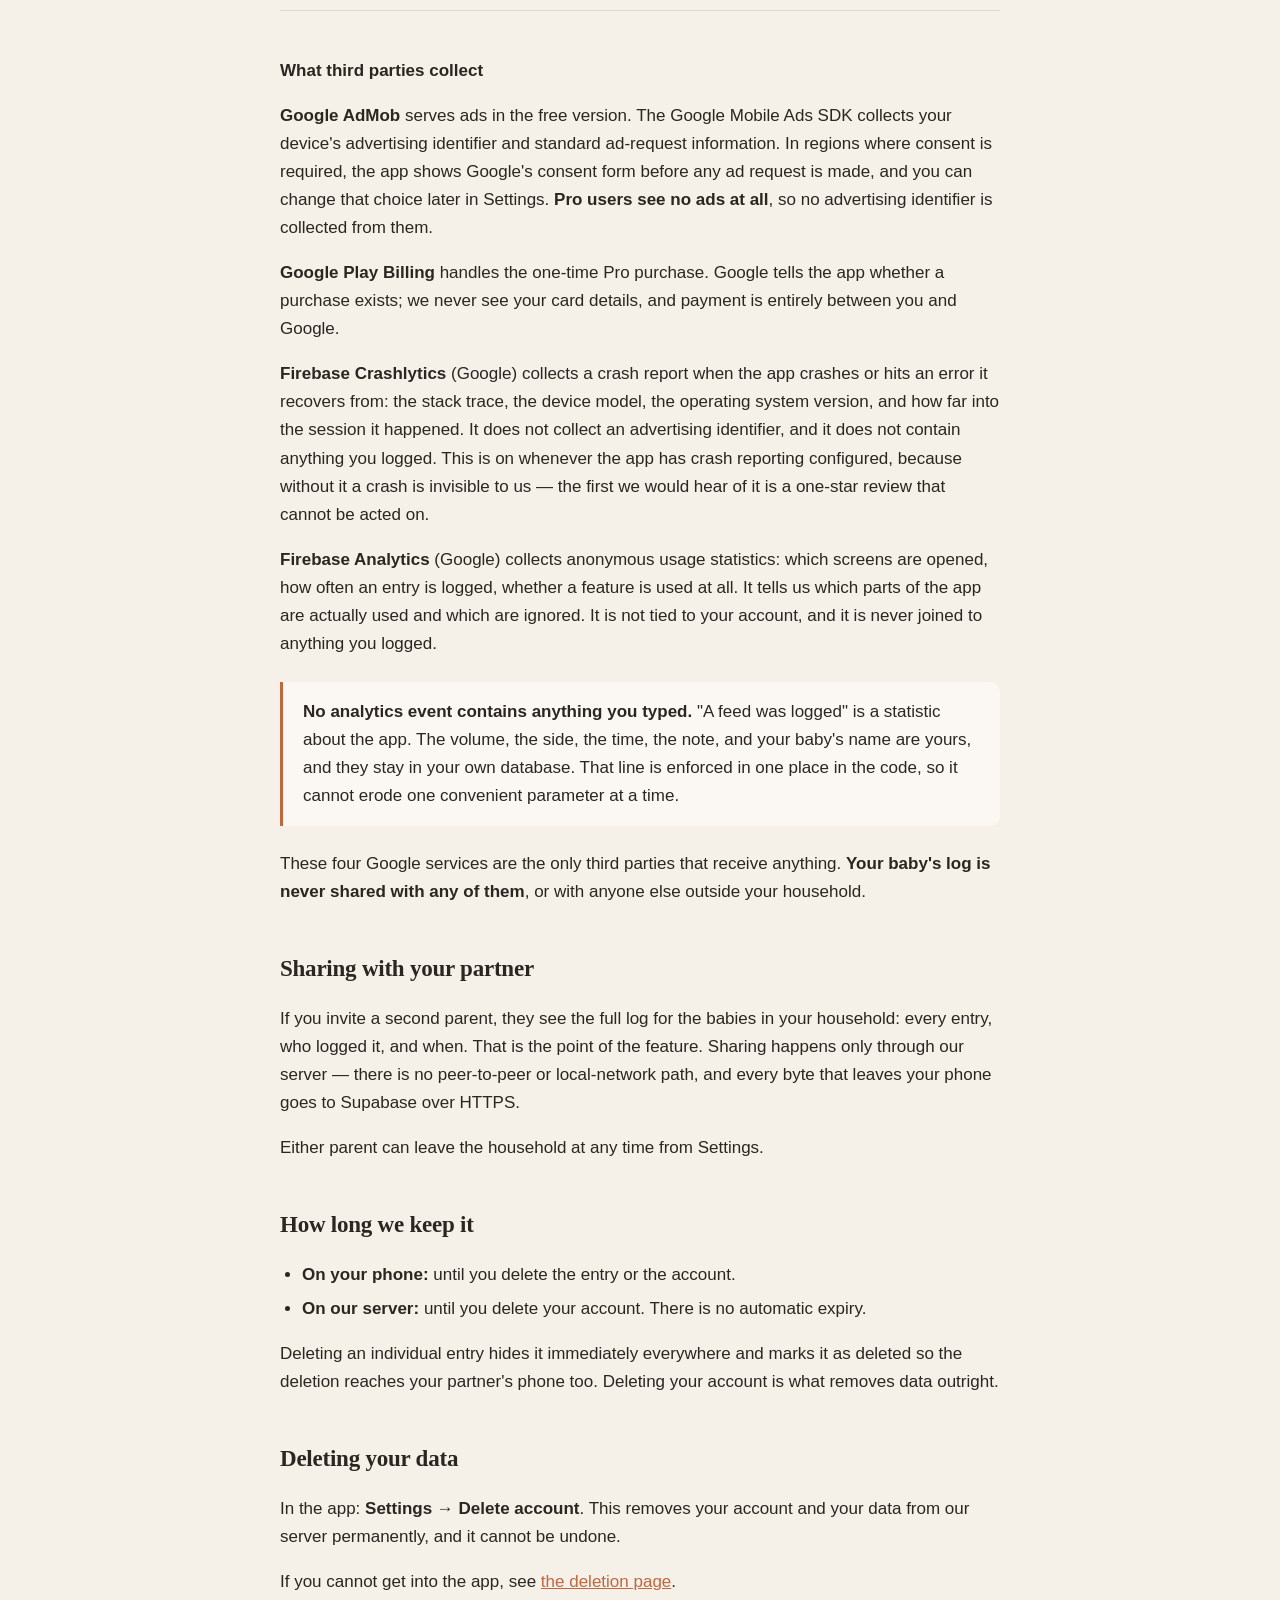
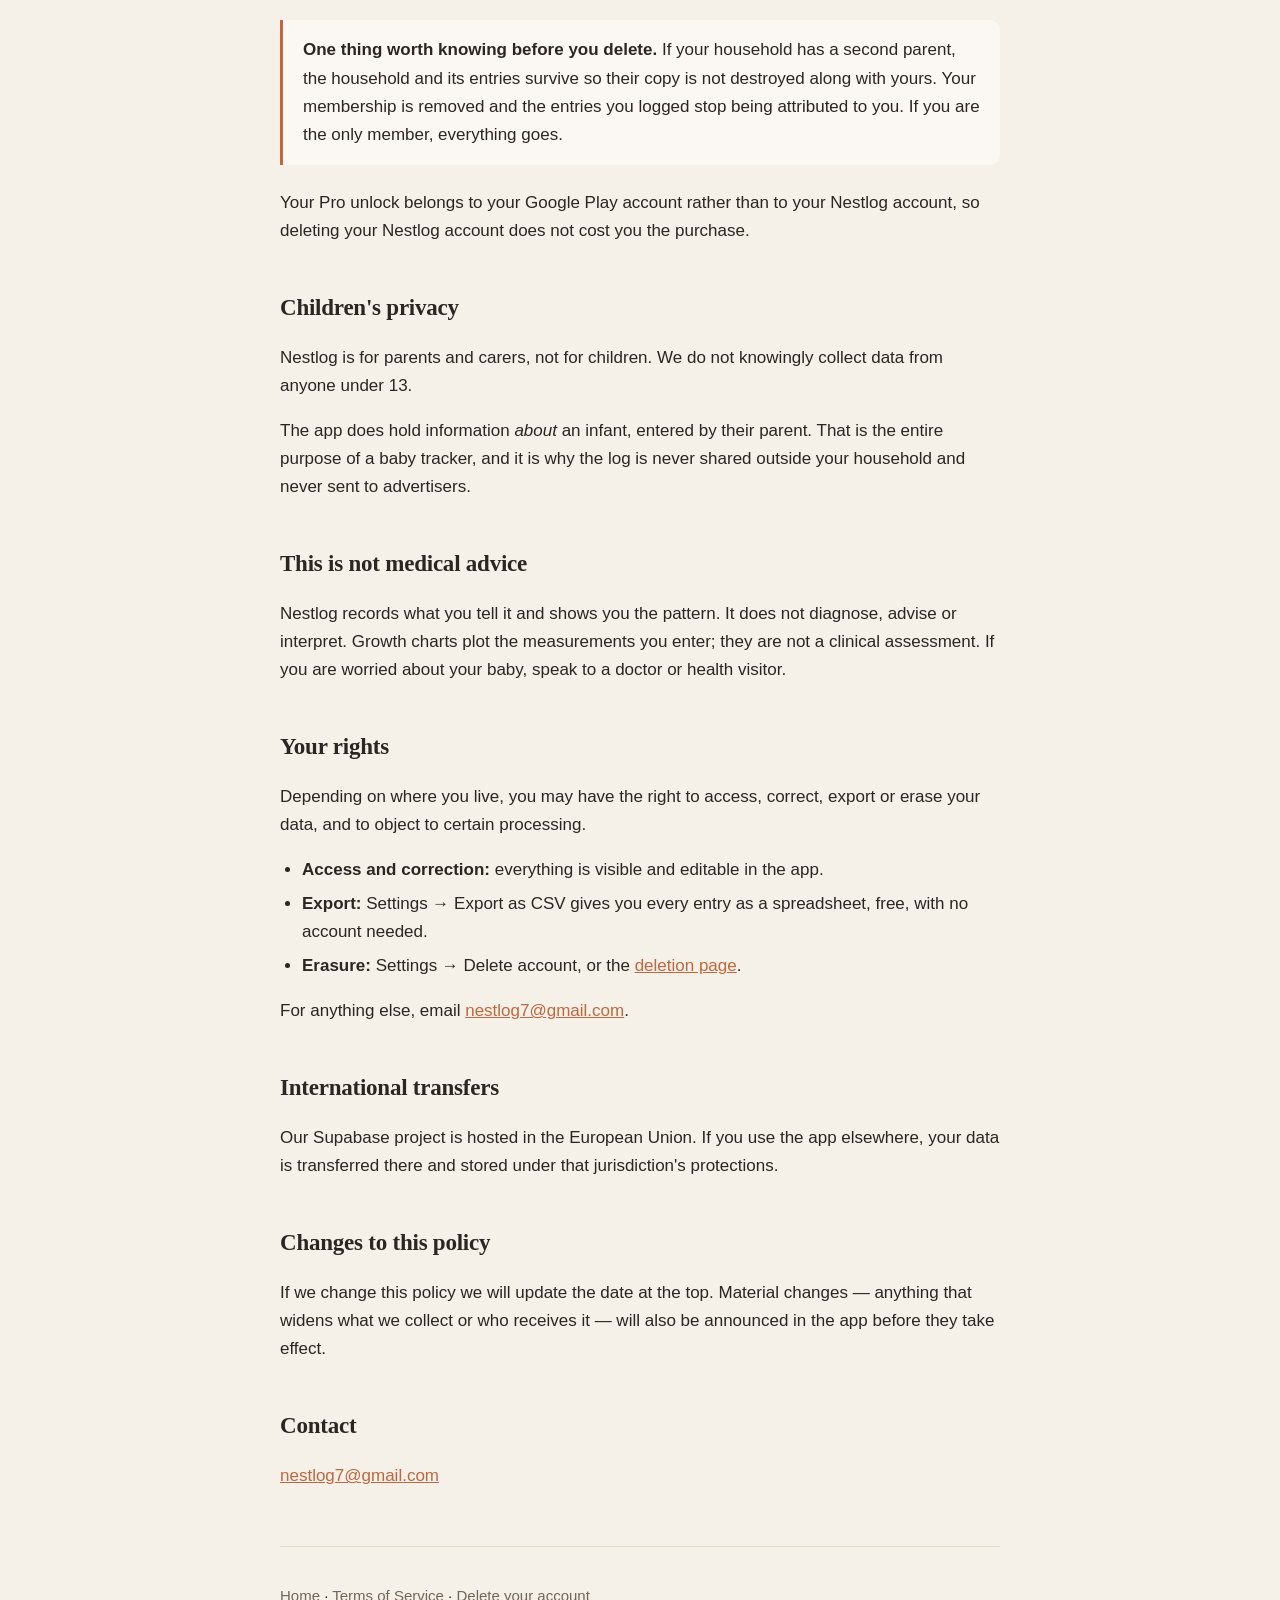
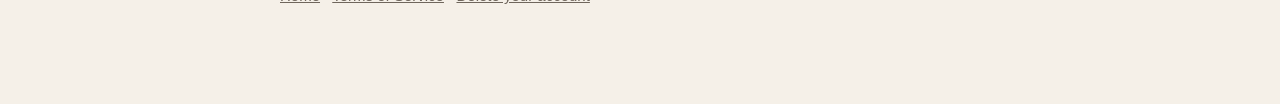
==== commit fd8d9917: "correct the analytics disclosure: collection is not consent-gated The first version described analyt" ====
--- a/privacy.html
+++ b/privacy.html
@@ -28,7 +28,7 @@
   <li>With an account, your household's log syncs to our server so your partner sees the same day.</li>
   <li>We do not sell your data, and we do not share your baby's log with anyone outside your household.</li>
   <li>The free version shows ads, which are served by Google. Ads are the only part of the app that involves a third-party advertising identifier.</li>
-  <li>We collect crash reports, and — only if you have consented to ads — anonymous usage statistics. Neither ever contains anything you logged.</li>
+  <li>We collect crash reports and anonymous usage statistics, so faults can be found and fixed. Neither ever contains anything you logged.</li>
   <li>You can delete everything, permanently, from inside the app.</li>
 </ul>
 </div>
@@ -88,7 +88,7 @@
   <tr><td><strong>Notification token</strong></td><td>If you sign in, the app registers a Firebase Cloud Messaging token so the other parent's phone can be told there is something new to fetch. The message itself carries no details of what was logged &mdash; it is a &ldquo;check now&rdquo; signal, and your phone then fetches the change over the same encrypted connection as everything else. The token is deleted with your account.</td></tr>
   <tr><td><strong>App preferences</strong></td><td>Theme, language, units, and similar. Stored on your device.</td></tr>
   <tr><td><strong>Crash reports</strong></td><td>Stack trace, device model and OS version when the app crashes or recovers from an error. No advertising identifier, and nothing you logged.</td></tr>
-  <tr><td><strong>Usage statistics</strong></td><td>Which screens are opened and which features are used. Collected only with ads consent, and never for Pro users. Never includes the content of an entry.</td></tr>
+  <tr><td><strong>Usage statistics</strong></td><td>Which screens are opened and which features are used. Never includes the content of an entry.</td></tr>
 </table>
 </div>
 
@@ -100,7 +100,7 @@
 
 <p><strong>Firebase Crashlytics</strong> (Google) collects a crash report when the app crashes or hits an error it recovers from: the stack trace, the device model, the operating system version, and how far into the session it happened. It does not collect an advertising identifier, and it does not contain anything you logged. This is on whenever the app has crash reporting configured, because without it a crash is invisible to us &mdash; the first we would hear of it is a one-star review that cannot be acted on.</p>
 
-<p><strong>Firebase Analytics</strong> (Google) collects anonymous usage statistics: which screens are opened, how often an entry is logged, whether a feature is used at all. <strong>It is off unless you have consented to ads</strong>, it uses the same consent choice rather than asking you twice, and it is off entirely for Pro users, who are never shown that form.</p>
+<p><strong>Firebase Analytics</strong> (Google) collects anonymous usage statistics: which screens are opened, how often an entry is logged, whether a feature is used at all. It tells us which parts of the app are actually used and which are ignored. It is not tied to your account, and it is never joined to anything you logged.</p>
 
 <div class="callout">
 <p><strong>No analytics event contains anything you typed.</strong> "A feed was logged" is a statistic about the app. The volume, the side, the time, the note, and your baby's name are yours, and they stay in your own database. That line is enforced in one place in the code, so it cannot erode one convenient parameter at a time.</p>
